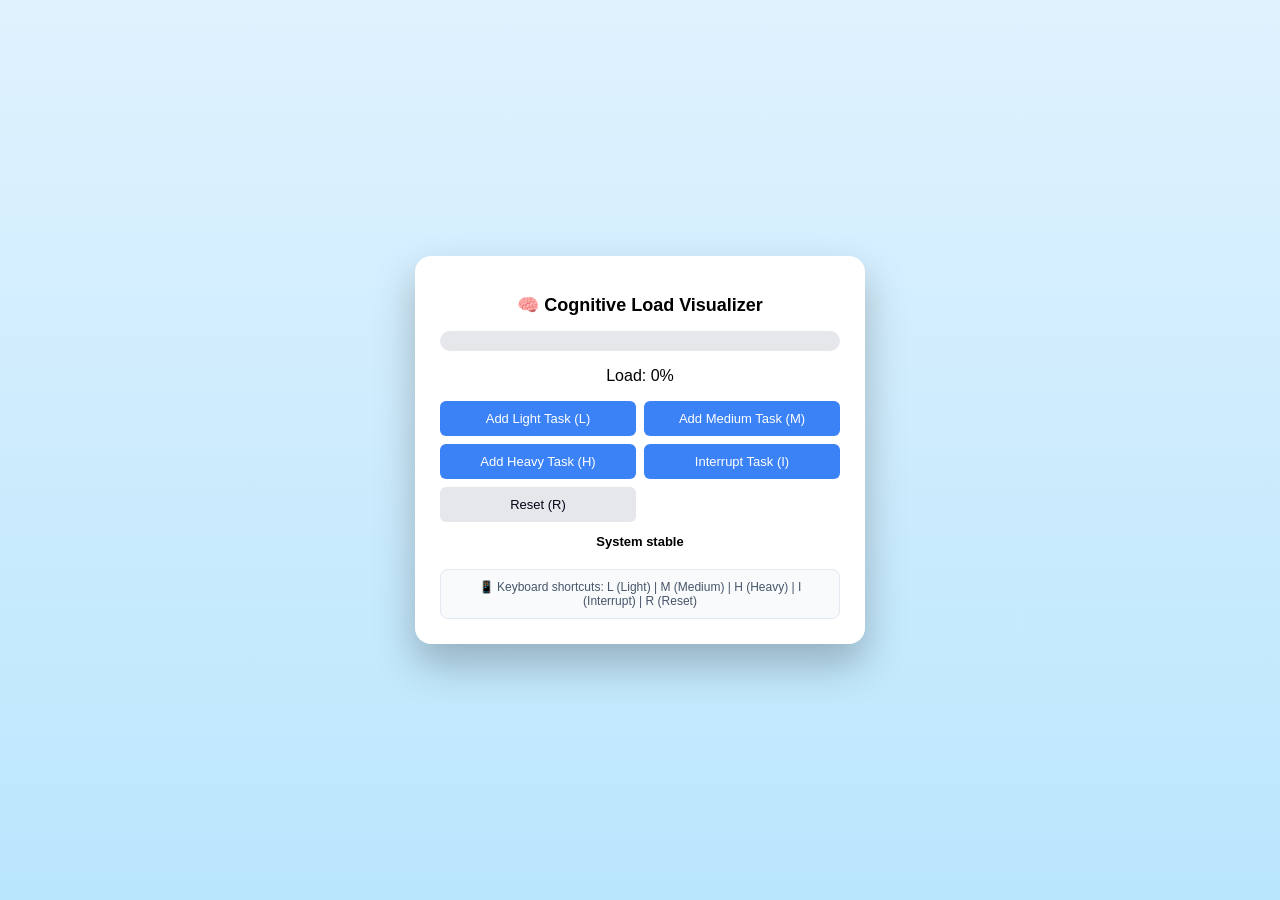
==== projects/cognitive-load-visualizer/index.html @ 3082869e "Merge pull request #6769 from suman20041/keyboard Keyboard" ====
<!DOCTYPE html>
<html lang="en">
<head>
  <meta charset="UTF-8" />
  <meta name="viewport" content="width=device-width, initial-scale=1.0" />
  <title>Cognitive Load Visualizer</title>
  <link rel="stylesheet" href="style.css" />
</head>
<body>
  <div class="app" id="app">
    <h1>🧠 Cognitive Load Visualizer</h1>

    <div class="meter">
      <div class="meter-fill" id="meterFill"></div>
      <span class="threshold">Overload Threshold</span>
    </div>

    <p id="loadValue">Load: 0%</p>

    <div class="controls">
      <button data-load="10">Add Light Task (L)</button>
      <button data-load="20">Add Medium Task (M)</button>
      <button data-load="30">Add Heavy Task (H)</button>
      <button id="interrupt">Interrupt Task (I)</button>
      <button id="reset" class="secondary">Reset (R)</button>
    </div>

    <p id="status">System stable</p>
    
    <div class="shortcuts-hint">
      <p>📱 Keyboard shortcuts: L (Light) | M (Medium) | H (Heavy) | I (Interrupt) | R (Reset)</p>
    </div>
  </div>

  <script src="script.js"></script>
</body>
</html>
---- projects/cognitive-load-visualizer/style.css ----
* {
  box-sizing: border-box;
  font-family: Arial, sans-serif;
}

body {
  background: linear-gradient(180deg, #e0f2fe, #bae6fd);
  min-height: 100vh;
  display: flex;
  justify-content: center;
  align-items: center;
  margin: 0;
  padding: 16px;
}

.app {
  background: white;
  padding: 25px;
  border-radius: 16px;
  width: 450px;
  text-align: center;
  box-shadow: 0 20px 40px rgba(0,0,0,0.25);
  transition: filter 0.3s ease, transform 0.3s ease;
}

h1 {
  margin-bottom: 15px;
  font-size: 18px;
}

.meter {
  position: relative;
  height: 20px;
  background: #e5e7eb;
  border-radius: 10px;
  overflow: hidden;
  margin-bottom: 8px;
}

.meter-fill {
  height: 100%;
  width: 0%;
  background: #22c55e;
  transition: width 0.3s ease, background 0.3s ease;
}

.threshold {
  position: absolute;
  right: 10%;
  top: -18px;
  font-size: 10px;
  color: #64748b;
}

.controls {
  display: grid;
  grid-template-columns: 1fr 1fr;
  gap: 8px;
  margin-top: 12px;
}

button {
  padding: 10px;
  border: none;
  border-radius: 6px;
  cursor: pointer;
  background: #3b82f6;
  color: white;
  font-size: 13px;
  transition: background 0.2s ease;
}

button:hover {
  background: #2563eb;
}

button.secondary {
  background: #e5e7eb;
  color: #020617;
}

button.secondary:hover {
  background: #cbd5f1;
}

#status {
  margin-top: 12px;
  font-size: 13px;
  font-weight: bold;
}

.shortcuts-hint {
  margin-top: 20px;
  padding: 10px;
  background: #f8fafc;
  border-radius: 8px;
  font-size: 12px;
  color: #475569;
  border: 1px solid #e2e8f0;
}

.shortcuts-hint p {
  margin: 0;
}

.overloaded {
  filter: blur(1.5px);
  animation: shake 0.4s infinite;
}

@keyframes shake {
  0% { transform: translateX(0); }
  25% { transform: translateX(-2px); }
  50% { transform: translateX(2px); }
  75% { transform: translateX(-2px); }
  100% { transform: translateX(0); }
}

.key-press {
  transform: scale(0.98);
  opacity: 0.8;
}
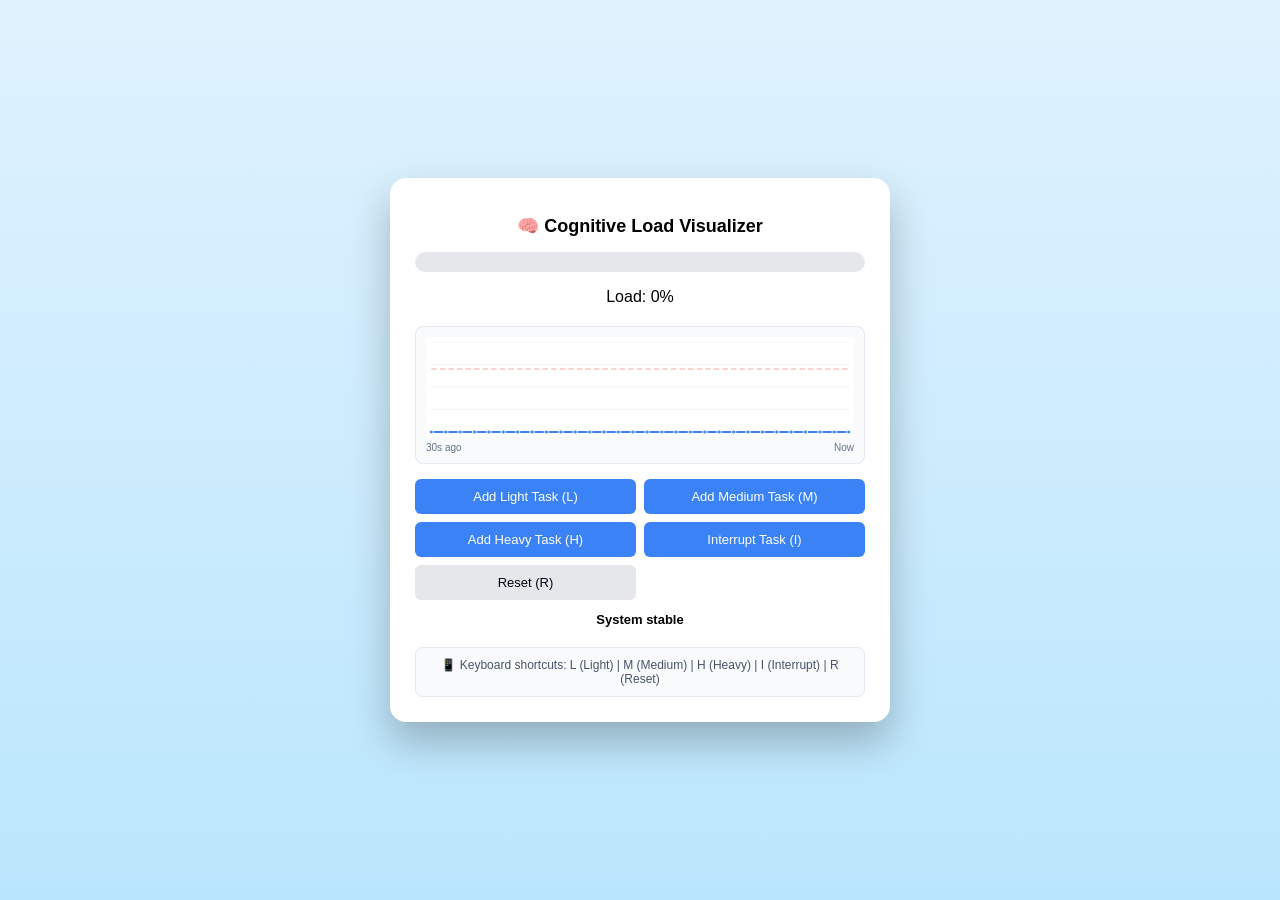
==== commit 194f3cd5: "Merge pull request #6780 from suman20041/load Implement Load History Graph Visualization" ====
--- a/projects/cognitive-load-visualizer/index.html
+++ b/projects/cognitive-load-visualizer/index.html
@@ -17,12 +17,21 @@
 
     <p id="loadValue">Load: 0%</p>
 
+    <!-- Graph container -->
+    <div class="graph-container">
+      <canvas id="loadGraph" width="400" height="100"></canvas>
+      <div class="graph-labels">
+        <span>30s ago</span>
+        <span>Now</span>
+      </div>
+    </div>
+
     <div class="controls">
-      <button data-load="10">Add Light Task (L)</button>
-      <button data-load="20">Add Medium Task (M)</button>
-      <button data-load="30">Add Heavy Task (H)</button>
-      <button id="interrupt">Interrupt Task (I)</button>
-      <button id="reset" class="secondary">Reset (R)</button>
+      <button data-load="10" class="tooltip" data-tooltip="Quick email reply, low mental effort">Add Light Task (L)</button>
+      <button data-load="20" class="tooltip" data-tooltip="Writing documentation, moderate focus">Add Medium Task (M)</button>
+      <button data-load="30" class="tooltip" data-tooltip="Complex problem solving, high cognitive demand">Add Heavy Task (H)</button>
+      <button id="interrupt" class="tooltip" data-tooltip="Sudden distraction with context switching penalty">Interrupt Task (I)</button>
+      <button id="reset" class="secondary tooltip" data-tooltip="Reset cognitive load to zero">Reset (R)</button>
     </div>
 
     <p id="status">System stable</p>
--- a/projects/cognitive-load-visualizer/style.css
+++ b/projects/cognitive-load-visualizer/style.css
@@ -17,7 +17,7 @@
   background: white;
   padding: 25px;
   border-radius: 16px;
-  width: 450px;
+  width: 500px;
   text-align: center;
   box-shadow: 0 20px 40px rgba(0,0,0,0.25);
   transition: filter 0.3s ease, transform 0.3s ease;
@@ -52,11 +52,36 @@
   color: #64748b;
 }
 
+.graph-container {
+  margin: 20px 0 15px 0;
+  padding: 10px;
+  background: #f8fafc;
+  border-radius: 8px;
+  border: 1px solid #e2e8f0;
+}
+
+#loadGraph {
+  width: 100%;
+  height: 100px;
+  display: block;
+  background: white;
+  border-radius: 4px;
+}
+
+.graph-labels {
+  display: flex;
+  justify-content: space-between;
+  margin-top: 5px;
+  font-size: 10px;
+  color: #64748b;
+}
+
 .controls {
   display: grid;
   grid-template-columns: 1fr 1fr;
   gap: 8px;
   margin-top: 12px;
+  position: relative;
 }
 
 button {
@@ -68,6 +93,7 @@
   color: white;
   font-size: 13px;
   transition: background 0.2s ease;
+  position: relative;
 }
 
 button:hover {
@@ -81,6 +107,66 @@
 
 button.secondary:hover {
   background: #cbd5f1;
+}
+
+.tooltip {
+  position: relative;
+}
+
+.tooltip:before {
+  content: attr(data-tooltip);
+  position: absolute;
+  bottom: 100%;
+  left: 50%;
+  transform: translateX(-50%);
+  margin-bottom: 8px;
+  padding: 8px 12px;
+  background: #1e293b;
+  color: white;
+  font-size: 12px;
+  line-height: 1.4;
+  white-space: nowrap;
+  border-radius: 6px;
+  pointer-events: none;
+  opacity: 0;
+  visibility: hidden;
+  transition: opacity 0.2s ease, visibility 0.2s ease;
+  z-index: 100;
+  box-shadow: 0 4px 6px -1px rgba(0, 0, 0, 0.1), 0 2px 4px -1px rgba(0, 0, 0, 0.06);
+  font-weight: normal;
+  letter-spacing: normal;
+  text-transform: none;
+}
+
+.tooltip:after {
+  content: '';
+  position: absolute;
+  bottom: 100%;
+  left: 50%;
+  transform: translateX(-50%);
+  margin-bottom: 2px;
+  border-width: 6px;
+  border-style: solid;
+  border-color: #1e293b transparent transparent transparent;
+  opacity: 0;
+  visibility: hidden;
+  transition: opacity 0.2s ease, visibility 0.2s ease;
+  z-index: 100;
+}
+
+.tooltip:hover:before,
+.tooltip:hover:after {
+  opacity: 1;
+  visibility: visible;
+  transition-delay: 0.5s;
+}
+
+@media (max-width: 480px) {
+  .tooltip:before {
+    white-space: normal;
+    width: 150px;
+    text-align: center;
+  }
 }
 
 #status {
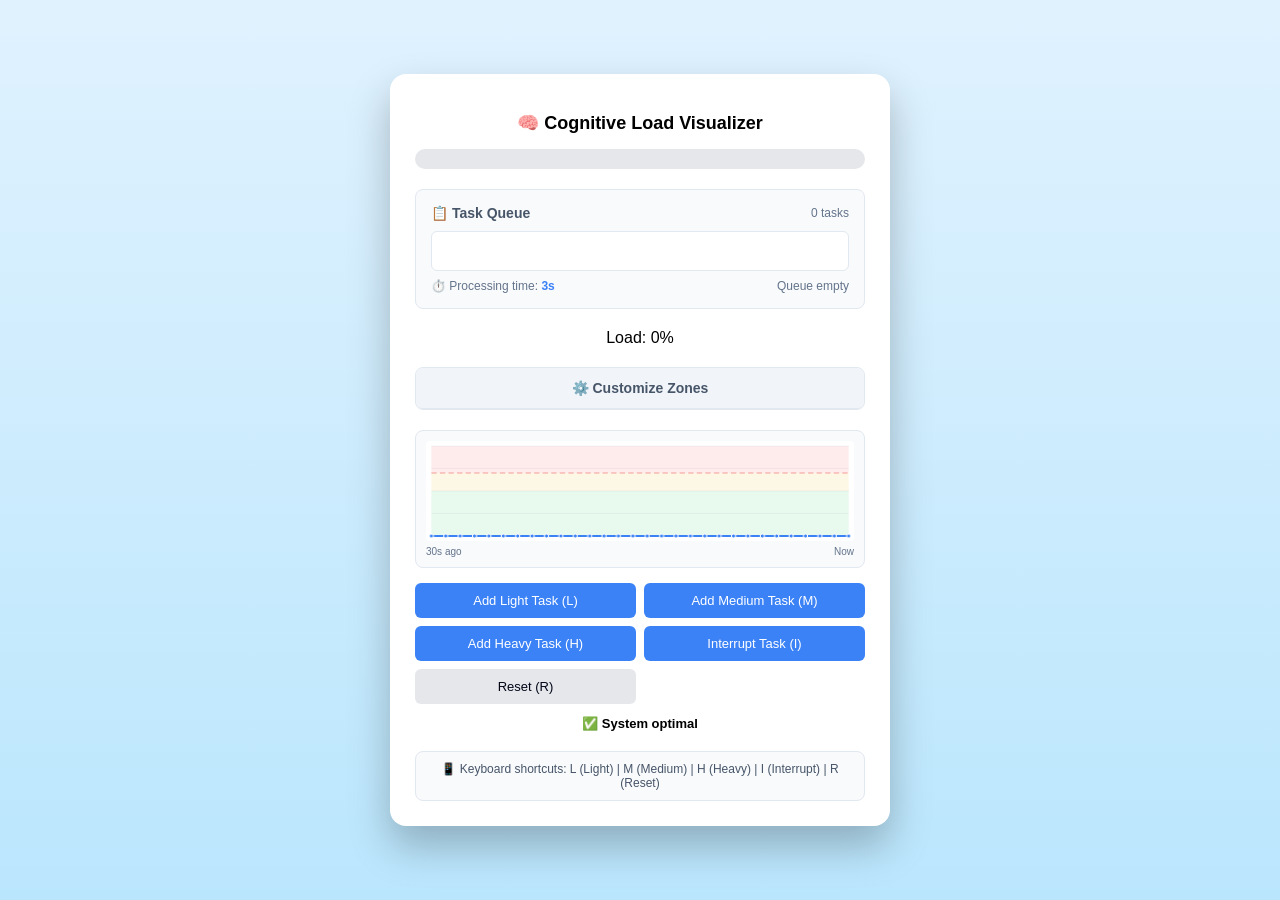
==== commit f62a67c3: "Merge pull request #6797 from suman20041/zones Implement Cognitive Load Zones with Custom Threshold" ====
--- a/projects/cognitive-load-visualizer/index.html
+++ b/projects/cognitive-load-visualizer/index.html
@@ -12,10 +12,51 @@
 
     <div class="meter">
       <div class="meter-fill" id="meterFill"></div>
-      <span class="threshold">Overload Threshold</span>
+      <span class="threshold" id="thresholdLabel">Overload Threshold (70%)</span>
     </div>
 
     <p id="loadValue">Load: 0%</p>
+
+    <!-- Settings Panel -->
+    <div class="settings-panel">
+      <button id="settingsToggle" class="settings-toggle">⚙️ Customize Zones</button>
+      <div id="settingsContent" class="settings-content hidden">
+        <h3>⚙️ Cognitive Load Settings</h3>
+        
+        <div class="setting-group">
+          <label>Overload Threshold: <span id="thresholdValue">70</span>%</label>
+          <input type="range" id="thresholdSlider" min="0" max="100" value="70" class="slider">
+        </div>
+
+        <div class="zones-config">
+          <h4>Color Zones</h4>
+          
+          <div class="zone-config">
+            <label>Optimal Zone (<span id="optimalMaxLabel">50</span>%)</label>
+            <input type="range" id="optimalMax" min="0" max="100" value="50" class="slider zone-slider">
+            <div class="color-preview" style="background: #22c55e"></div>
+          </div>
+
+          <div class="zone-config">
+            <label>Moderate Zone (<span id="moderateMinLabel">50</span>% - <span id="moderateMaxLabel">70</span>%)</label>
+            <input type="range" id="moderateMin" min="0" max="100" value="50" class="slider zone-slider">
+            <input type="range" id="moderateMax" min="0" max="100" value="70" class="slider zone-slider">
+            <div class="color-preview" style="background: #eab308"></div>
+          </div>
+
+          <div class="zone-config">
+            <label>Overload Zone (> <span id="overloadMinLabel">70</span>%)</label>
+            <input type="range" id="overloadMin" min="0" max="100" value="70" class="slider zone-slider">
+            <div class="color-preview" style="background: #ef4444"></div>
+          </div>
+        </div>
+
+        <div class="settings-actions">
+          <button id="saveSettings" class="primary">Save Preferences</button>
+          <button id="resetDefaults" class="secondary">Reset to Defaults</button>
+        </div>
+      </div>
+    </div>
 
     <!-- Graph container -->
     <div class="graph-container">
--- a/projects/cognitive-load-visualizer/style.css
+++ b/projects/cognitive-load-visualizer/style.css
@@ -50,6 +50,131 @@
   top: -18px;
   font-size: 10px;
   color: #64748b;
+}
+
+/* Task Queue Styles */
+.task-queue-container {
+  margin: 20px 0;
+  padding: 15px;
+  background: #f8fafc;
+  border-radius: 8px;
+  border: 1px solid #e2e8f0;
+}
+
+.task-queue-container h3 {
+  margin: 0 0 10px 0;
+  font-size: 14px;
+  color: #475569;
+  display: flex;
+  justify-content: space-between;
+  align-items: center;
+}
+
+.queue-stats {
+  font-size: 12px;
+  color: #64748b;
+  font-weight: normal;
+}
+
+.task-queue {
+  display: flex;
+  flex-wrap: wrap;
+  gap: 8px;
+  min-height: 40px;
+  padding: 8px;
+  background: white;
+  border-radius: 6px;
+  border: 1px solid #e2e8f0;
+  margin-bottom: 8px;
+}
+
+.task-dot {
+  width: 32px;
+  height: 32px;
+  border-radius: 50%;
+  display: flex;
+  align-items: center;
+  justify-content: center;
+  font-size: 12px;
+  font-weight: bold;
+  color: white;
+  position: relative;
+  animation: taskAppear 0.3s ease-out;
+  box-shadow: 0 2px 4px rgba(0,0,0,0.1);
+}
+
+.task-dot.processing {
+  animation: pulse 1s infinite;
+  border: 2px solid white;
+  box-shadow: 0 0 0 2px #3b82f6;
+}
+
+.task-dot.light { background: #22c55e; }
+.task-dot.medium { background: #eab308; }
+.task-dot.heavy { background: #ef4444; }
+.task-dot.interrupt { background: #f97316; }
+
+.task-timer {
+  position: absolute;
+  top: -8px;
+  right: -8px;
+  background: #1e293b;
+  color: white;
+  font-size: 10px;
+  padding: 2px 4px;
+  border-radius: 4px;
+  min-width: 24px;
+  text-align: center;
+}
+
+@keyframes taskAppear {
+  from {
+    transform: scale(0);
+    opacity: 0;
+  }
+  to {
+    transform: scale(1);
+    opacity: 1;
+  }
+}
+
+@keyframes pulse {
+  0% {
+    transform: scale(1);
+  }
+  50% {
+    transform: scale(1.05);
+  }
+  100% {
+    transform: scale(1);
+  }
+}
+
+@keyframes taskComplete {
+  0% {
+    transform: scale(1);
+    opacity: 1;
+  }
+  100% {
+    transform: scale(0);
+    opacity: 0;
+  }
+}
+
+.task-dot.completing {
+  animation: taskComplete 0.3s ease-out forwards;
+}
+
+.task-queue-info {
+  display: flex;
+  justify-content: space-between;
+  font-size: 12px;
+  color: #64748b;
+}
+
+.queue-time {
+  font-weight: bold;
+  color: #3b82f6;
 }
 
 .graph-container {
@@ -205,4 +330,168 @@
 .key-press {
   transform: scale(0.98);
   opacity: 0.8;
+}
+
+.settings-panel {
+  margin: 20px 0;
+  background: #f8fafc;
+  border-radius: 8px;
+  border: 1px solid #e2e8f0;
+  overflow: hidden;
+}
+
+.settings-toggle {
+  width: 100%;
+  padding: 12px;
+  background: #f1f5f9;
+  border: none;
+  border-bottom: 1px solid #e2e8f0;
+  cursor: pointer;
+  font-size: 14px;
+  font-weight: 600;
+  color: #475569;
+  display: flex;
+  align-items: center;
+  justify-content: center;
+  gap: 8px;
+  transition: background 0.2s ease;
+}
+
+.settings-toggle:hover {
+  background: #e2e8f0;
+}
+
+.settings-content {
+  padding: 20px;
+  transition: all 0.3s ease;
+}
+
+.settings-content.hidden {
+  display: none;
+}
+
+.settings-content h3 {
+  margin: 0 0 15px 0;
+  font-size: 16px;
+  color: #1e293b;
+  text-align: left;
+}
+
+.settings-content h4 {
+  margin: 15px 0 10px 0;
+  font-size: 14px;
+  color: #475569;
+  text-align: left;
+}
+
+.setting-group {
+  margin-bottom: 20px;
+  text-align: left;
+}
+
+.setting-group label {
+  display: block;
+  margin-bottom: 8px;
+  font-size: 13px;
+  color: #64748b;
+}
+
+.slider {
+  width: 100%;
+  height: 6px;
+  border-radius: 3px;
+  background: #e2e8f0;
+  outline: none;
+  -webkit-appearance: none;
+}
+
+.slider::-webkit-slider-thumb {
+  -webkit-appearance: none;
+  width: 18px;
+  height: 18px;
+  border-radius: 50%;
+  background: #3b82f6;
+  cursor: pointer;
+  border: 2px solid white;
+  box-shadow: 0 2px 4px rgba(0,0,0,0.1);
+}
+
+.slider::-moz-range-thumb {
+  width: 18px;
+  height: 18px;
+  border-radius: 50%;
+  background: #3b82f6;
+  cursor: pointer;
+  border: 2px solid white;
+  box-shadow: 0 2px 4px rgba(0,0,0,0.1);
+}
+
+.zones-config {
+  background: white;
+  padding: 15px;
+  border-radius: 6px;
+  margin-bottom: 20px;
+  border: 1px solid #e2e8f0;
+}
+
+.zone-config {
+  margin-bottom: 15px;
+  padding-bottom: 15px;
+  border-bottom: 1px solid #e2e8f0;
+}
+
+.zone-config:last-child {
+  margin-bottom: 0;
+  padding-bottom: 0;
+  border-bottom: none;
+}
+
+.zone-config label {
+  display: block;
+  margin-bottom: 10px;
+  font-size: 13px;
+  font-weight: 600;
+  color: #334155;
+}
+
+.zone-slider {
+  margin-bottom: 8px;
+}
+
+.color-preview {
+  width: 100%;
+  height: 30px;
+  border-radius: 4px;
+  margin-top: 8px;
+  border: 1px solid #e2e8f0;
+}
+
+.settings-actions {
+  display: flex;
+  gap: 10px;
+  margin-top: 20px;
+}
+
+.settings-actions button {
+  flex: 1;
+  padding: 10px;
+  font-size: 13px;
+}
+
+.settings-actions button.primary {
+  background: #3b82f6;
+  color: white;
+}
+
+.settings-actions button.primary:hover {
+  background: #2563eb;
+}
+
+.settings-actions button.secondary {
+  background: #e5e7eb;
+  color: #020617;
+}
+
+.settings-actions button.secondary:hover {
+  background: #cbd5f1;
 }
